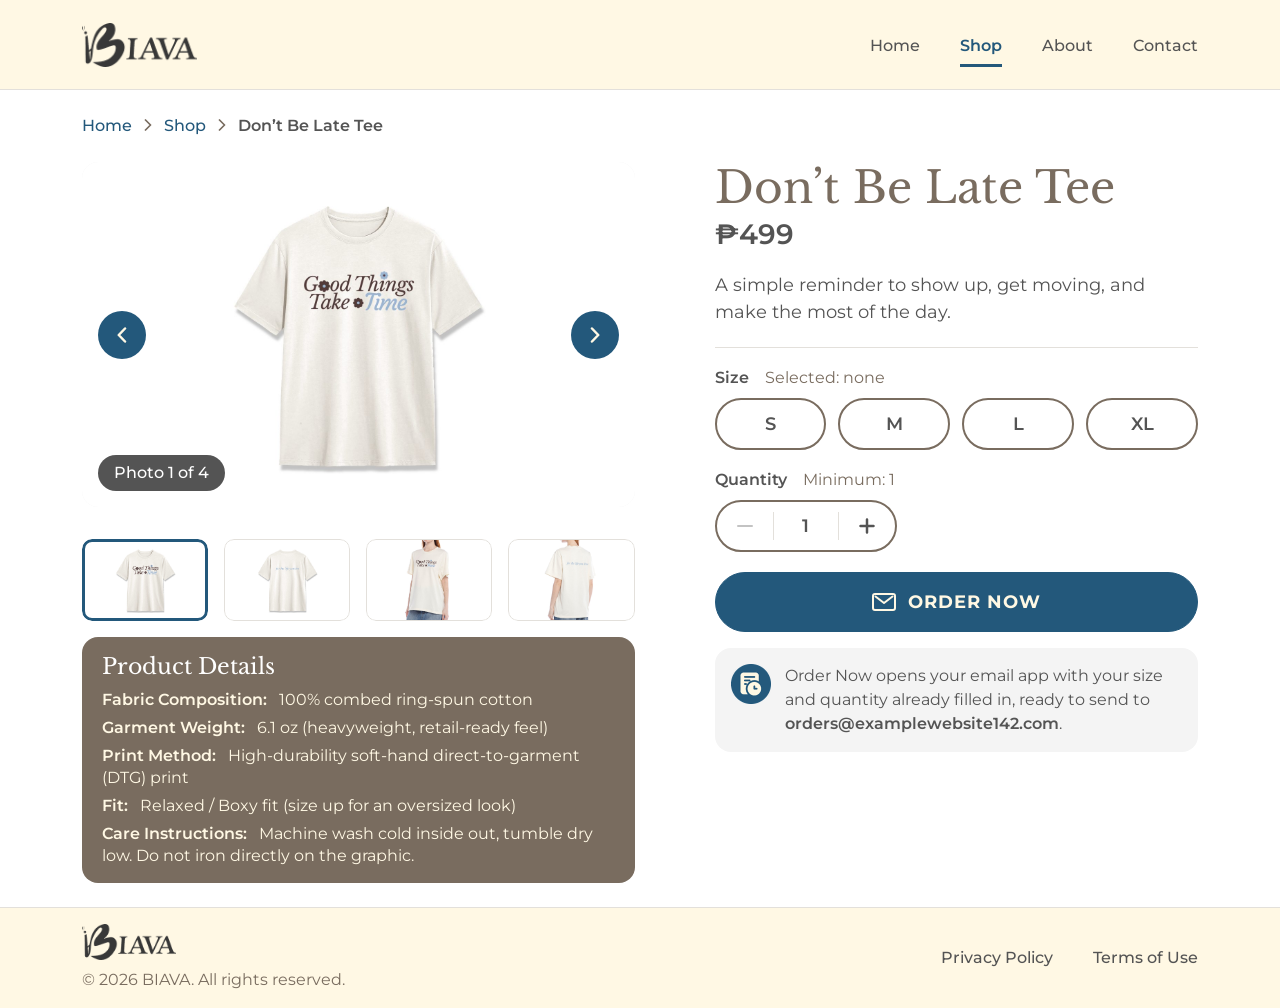
==== dont-be-late.html @ 648a4ae6 "Add files via upload" ====
<!DOCTYPE html>
<html lang="en">
<head>
  <meta charset="UTF-8">
  <meta name="viewport" content="width=device-width, initial-scale=1">
  <title>Don’t Be Late Tee | BIAVA</title>

  <link href="https://cdn.jsdelivr.net/npm/bootstrap@5.3.8/dist/css/bootstrap.min.css" rel="stylesheet" integrity="sha384-sRIl4kxILFvY47J16cr9ZwB07vP4J8+LH7qKQnuqkuIAvNWLzeN8tE5YBujZqJLB" crossorigin="anonymous">

  <link rel="preconnect" href="https://fonts.googleapis.com">
  <link rel="preconnect" href="https://fonts.gstatic.com" crossorigin>
  <link href="https://fonts.googleapis.com/css2?family=Libre+Baskerville&family=Montserrat:wght@400;500;600;700&display=swap" rel="stylesheet">

  <link href="css/style.css?v=5" rel="stylesheet">
</head>
<body>

  <a class="visually-hidden-focusable skip-link" href="#main">Skip to main content</a>

  <header>
    <nav class="navbar navbar-expand-lg biava-navbar" aria-label="Main menu">
      <div class="container">
        <a class="navbar-brand" href="index.html">
          <img src="images/biava-logo.png" alt="BIAVA home" width="115" height="44">
        </a>

        <button class="navbar-toggler" type="button" data-bs-toggle="collapse" data-bs-target="#mainNav" aria-controls="mainNav" aria-expanded="false" aria-label="Open menu">
          <span class="navbar-toggler-icon"></span>
        </button>

        <div class="collapse navbar-collapse" id="mainNav">
          <ul class="navbar-nav ms-auto">
            <li class="nav-item"><a class="nav-link" href="index.html">Home</a></li>
            <li class="nav-item"><a class="nav-link active" href="index.html#shop" aria-current="true">Shop</a></li>
            <li class="nav-item"><a class="nav-link" href="index.html#about">About</a></li>
            <li class="nav-item"><a class="nav-link" href="contact.html">Contact</a></li>
          </ul>
        </div>
      </div>
    </nav>
  </header>

  <main id="main">
    <div class="container py-3 py-lg-4">

      <nav aria-label="Breadcrumb" class="mb-3 mb-lg-4">
        <ol class="breadcrumb biava-breadcrumb">
          <li class="breadcrumb-item"><a href="index.html">Home</a></li>
          <li class="breadcrumb-item"><a href="index.html#shop">Shop</a></li>
          <li class="breadcrumb-item active" aria-current="page">Don’t Be Late Tee</li>
        </ol>
      </nav>

      <div class="product-layout">

        <div class="product-gallery">
          <div class="main-photo">
            <div class="ratio">
              <img id="main-photo" src="images/dont-be-late-1.jpg" alt="Cream Don’t Be Late Tee, front, with “Good Things Take Time” and a small flower printed on the chest">
            </div>
            <button type="button" class="photo-nav prev" id="photo-prev" aria-label="Previous photo"><svg width="10" height="16" viewBox="0 0 10 16" aria-hidden="true" focusable="false"><path d="M8 1.5L1.75 8 8 14.5" fill="none" stroke="#fff8e4" stroke-width="2.5" stroke-linecap="round" stroke-linejoin="round"/></svg></button>
            <button type="button" class="photo-nav next" id="photo-next" aria-label="Next photo"><svg width="10" height="16" viewBox="0 0 10 16" aria-hidden="true" focusable="false"><path d="M2 1.5L8.25 8 2 14.5" fill="none" stroke="#fff8e4" stroke-width="2.5" stroke-linecap="round" stroke-linejoin="round"/></svg></button>
            <p class="photo-counter" id="photo-counter" aria-live="polite">Photo 1 of 4</p>
          </div>

          <ul class="thumb-list list-unstyled row row-cols-4 mt-0 mb-0 pt-3">
            <li class="col">
              <button type="button" class="thumb" data-src="images/dont-be-late-1.jpg" data-alt="Cream Don’t Be Late Tee, front, with “Good Things Take Time” and a small flower printed on the chest" aria-label="Show photo 1 of 4: front" aria-current="true">
                <span class="ratio"><img src="images/dont-be-late-1.jpg" alt=""></span>
              </button>
            </li>
            <li class="col">
              <button type="button" class="thumb" data-src="images/dont-be-late-2.jpg" data-alt="Back of the cream tee, with “for the life you live” in small script across the upper back" aria-label="Show photo 2 of 4: back" aria-current="false">
                <span class="ratio"><img src="images/dont-be-late-2.jpg" alt=""></span>
              </button>
            </li>
            <li class="col">
              <button type="button" class="thumb" data-src="images/dont-be-late-3.jpg" data-alt="Model wearing the cream Don’t Be Late Tee, front view" aria-label="Show photo 3 of 4: worn, front" aria-current="false">
                <span class="ratio"><img src="images/dont-be-late-3.jpg" alt=""></span>
              </button>
            </li>
            <li class="col">
              <button type="button" class="thumb" data-src="images/dont-be-late-4.jpg" data-alt="Model wearing the cream Don’t Be Late Tee, back view" aria-label="Show photo 4 of 4: worn, back" aria-current="false">
                <span class="ratio"><img src="images/dont-be-late-4.jpg" alt=""></span>
              </button>
            </li>
          </ul>
        </div>

        <div class="product-info">
          <div>
            <h1 class="product-title">Don’t Be Late Tee</h1>
            <p class="product-price" id="product-price" data-price="499">&#8369;499</p>
          </div>

          <p class="product-description">A simple reminder to show up, get moving, and make the most of the day.</p>

          <hr>

          <fieldset class="size-picker">
            <legend class="option-label">Size <span class="option-hint" id="size-selected">Selected: none</span></legend>
            <div class="size-options">
              <button type="button" class="size-pill" data-size="S" aria-pressed="false">S</button>
              <button type="button" class="size-pill" data-size="M" aria-pressed="false">M</button>
              <button type="button" class="size-pill" data-size="L" aria-pressed="false">L</button>
              <button type="button" class="size-pill" data-size="XL" aria-pressed="false">XL</button>
            </div>
            <p class="form-error" id="size-error" role="alert" hidden>Please choose a size before ordering.</p>
          </fieldset>

          <div class="quantity-picker">
            <p class="option-label"><label for="quantity">Quantity</label> <span class="option-hint" id="quantity-hint">Minimum: 1</span></p>
            <div class="qty-stepper">
              <button type="button" class="qty-btn" id="qty-minus" aria-label="Decrease quantity"><svg width="16" height="2" viewBox="0 0 16 2" aria-hidden="true" focusable="false"><rect width="16" height="2" rx="1" fill="#545454"/></svg></button>
              <input type="number" class="qty-input" id="quantity" name="quantity" value="1" min="1" max="99" inputmode="numeric" aria-describedby="quantity-hint">
              <button type="button" class="qty-btn" id="qty-plus" aria-label="Increase quantity"><svg width="16" height="16" viewBox="0 0 16 16" aria-hidden="true" focusable="false"><path d="M8 1.5v13M1.5 8h13" stroke="#545454" stroke-width="2.5" stroke-linecap="round"/></svg></button>
            </div>
          </div>

          <div class="order">
            <button type="button" class="btn btn-biava btn-order w-100" id="order-now"><svg width="24" height="18" viewBox="0 0 24 18" aria-hidden="true" focusable="false"><rect x="1" y="1" width="22" height="16" rx="2" fill="none" stroke="#fff8e4" stroke-width="2"/><path d="M3.5 3.5L12 10l8.5-6.5" fill="none" stroke="#fff8e4" stroke-width="2" stroke-linecap="round" stroke-linejoin="round"/></svg> Order Now</button>
            <div class="order-note">
              <img src="images/order-icon.png" alt="" width="40" height="40">
              <p class="mb-0">Order Now opens your email app with your size and quantity already filled in, ready to send to <strong>orders@examplewebsite142.com</strong>.</p>
            </div>
          </div>
        </div>

        <section class="product-details" aria-labelledby="details-heading">
          <h2 id="details-heading">Product Details</h2>
          <ul class="list-unstyled mb-0">
            <li><strong>Fabric Composition:</strong> 100% combed ring-spun cotton</li>
            <li><strong>Garment Weight:</strong> 6.1 oz (heavyweight, retail-ready feel)</li>
            <li><strong>Print Method:</strong> High-durability soft-hand direct-to-garment (DTG) print</li>
            <li><strong>Fit:</strong> Relaxed / Boxy fit (size up for an oversized look)</li>
            <li><strong>Care Instructions:</strong> Machine wash cold inside out, tumble dry low. Do not iron directly on the graphic.</li>
          </ul>
        </section>

      </div>
    </div>
  </main>

  <footer class="biava-footer">
    <div class="container py-3">
      <div class="d-flex flex-column flex-md-row justify-content-between align-items-md-center gap-3">
        <div>
          <a class="footer-brand" href="index.html"><img class="footer-logo" src="images/biava-logo.png" alt="BIAVA home" width="94" height="36"></a>
          <p class="copyright mb-0 mt-2">&copy; 2026 BIAVA. All rights reserved.</p>
        </div>
        <nav aria-label="Footer links">
          <ul class="footer-links list-unstyled d-flex flex-wrap mb-0">
            <li><a href="privacy.html">Privacy Policy</a></li>
            <li><a href="terms.html">Terms of Use</a></li>
          </ul>
        </nav>
      </div>
    </div>
  </footer>

  <script src="https://cdn.jsdelivr.net/npm/bootstrap@5.3.8/dist/js/bootstrap.bundle.min.js" integrity="sha384-FKyoEForCGlyvwx9Hj09JcYn3nv7wiPVlz7YYwJrWVcXK/BmnVDxM+D2scQbITxI" crossorigin="anonymous"></script>
  <script src="js/keyboard.js?v=5"></script>
  <script src="js/product.js?v=5"></script>
</body>
</html>
---- css/style.css ----
:root {
  --biava-gray-orange:  #796c5f;
  --biava-dark-gray:    #545454;
  --biava-azure:        #23587b;
  --biava-light-orange: #fff8e4;
  --biava-line:         #e3e0db;
  --biava-light-gray:   #f4f4f4;

  --font-heading: "Libre Baskerville", Georgia, serif;
  --font-body:    "Montserrat", Arial, sans-serif;

  --bs-body-font-family: var(--font-body);
  --bs-body-color: var(--biava-dark-gray);
  --bs-link-color-rgb: 35, 88, 123;
  --bs-link-hover-color-rgb: 26, 66, 92;
  --bs-border-color: var(--biava-line);
}

h1, h2, h3, h4 {
  font-family: var(--font-heading);
  font-weight: 400;
  color: var(--biava-gray-orange);
}

:focus-visible {
  outline: 3px solid #000;
  outline-offset: 2px;
}

a,
button,
input,
select,
textarea {
  scroll-margin: 24px;
}

.biava-navbar .nav-link:focus-visible,
.biava-navbar .navbar-toggler:focus-visible,
.btn-biava:focus-visible {
  outline: 3px solid #000;
  outline-offset: 2px;
  box-shadow: none;
}

.skip-link {
  position: absolute;
  top: 0.5rem;
  left: 0.5rem;
  z-index: 1100;
  background: #fff;
  color: var(--biava-dark-gray);
  padding: 0.5rem 1rem;
}

.biava-navbar {
  --bs-navbar-nav-link-padding-x: 0;
  background-color: var(--biava-light-orange);
  border-bottom: 1px solid var(--biava-line);
  min-height: 90px;
}

.biava-navbar .navbar-brand {
  padding: 0;
}

.biava-navbar .navbar-brand img {
  height: 44px;
  width: auto;
}

.biava-navbar .nav-link {
  color: var(--biava-dark-gray);
  font-weight: 500;
  padding: 0.75rem 0 0.375rem;
  border-bottom: 3px solid transparent;
}

.biava-navbar .nav-link:hover {
  color: var(--biava-azure);
}

.biava-navbar .nav-link.active {
  color: var(--biava-azure);
  font-weight: 600;
  border-bottom-color: var(--biava-azure);
}

@media (min-width: 992px) {
  .biava-navbar .navbar-nav {
    gap: 2.5rem;
  }
}

.btn-biava {
  --bs-btn-color: var(--biava-light-orange);
  --bs-btn-bg: var(--biava-azure);
  --bs-btn-border-color: var(--biava-azure);
  --bs-btn-hover-color: var(--biava-light-orange);
  --bs-btn-hover-bg: #1a425c;
  --bs-btn-hover-border-color: #1a425c;
  --bs-btn-active-color: var(--biava-light-orange);
  --bs-btn-active-bg: #1a425c;
  --bs-btn-active-border-color: #1a425c;
  --bs-btn-font-weight: 700;
  border-radius: 999px;
  min-height: 44px;
  padding: 0.6rem 1.5rem;
  text-transform: uppercase;
  letter-spacing: 1px;
}

.biava-footer {
  background-color: var(--biava-light-orange);
  border-top: 1px solid var(--biava-line);
}

.biava-footer .footer-brand {
  display: inline-block;
}

.biava-footer .footer-logo {
  height: 36px;
  width: auto;
}

.biava-footer .copyright {
  color: var(--biava-gray-orange);
}

.biava-footer .footer-links {
  gap: 2.5rem;
}

.biava-footer .footer-links a {
  color: var(--biava-dark-gray);
  font-weight: 500;
  text-decoration: none;
}

.biava-footer .footer-links a:hover {
  text-decoration: underline;
}

.biava-breadcrumb {
  --bs-breadcrumb-divider: url("data:image/svg+xml,%3Csvg xmlns='http://www.w3.org/2000/svg' width='8' height='12' viewBox='0 0 8 12'%3E%3Cpath d='M1.5 1l5 5-5 5' fill='none' stroke='%23796c5f' stroke-width='1.75' stroke-linecap='round' stroke-linejoin='round'/%3E%3C/svg%3E");
  --bs-breadcrumb-item-padding-x: 0.75rem;
  --bs-breadcrumb-margin-bottom: 0;
  font-weight: 500;
}

.biava-breadcrumb .breadcrumb-item {
  display: flex;
  align-items: center;
}

.biava-breadcrumb a {
  text-decoration: none;
}

.biava-breadcrumb a:hover {
  text-decoration: underline;
}

.biava-breadcrumb .breadcrumb-item.active {
  color: var(--biava-dark-gray);
  font-weight: 600;
}

.product-layout {
  display: grid;
  gap: 1.5rem;
  grid-template-areas:
    "gallery"
    "info"
    "details";
}

@media (min-width: 992px) {
  .product-layout {
    grid-template-columns: 640fr 560fr;
    grid-template-areas:
      "gallery info"
      "details info";
    column-gap: 80px;
    row-gap: 16px;
    align-items: start;
  }
}

.product-gallery { grid-area: gallery; }
.product-info    { grid-area: info; }
.product-details { grid-area: details; }

.main-photo {
  position: relative;
  border-radius: 16px;
  overflow: hidden;
  background: var(--biava-light-gray);
}

.main-photo .ratio {
  --bs-aspect-ratio: 62.5%;
}

.main-photo img,
.thumb img {
  object-fit: cover;
}

.photo-nav {
  position: absolute;
  top: 50%;
  transform: translateY(-50%);
  z-index: 2;
  width: 48px;
  height: 48px;
  border: 0;
  border-radius: 50%;
  background: var(--biava-azure);
  display: grid;
  place-items: center;
}

.photo-nav:hover {
  background: #1a425c;
}

.photo-nav.prev { left: 16px; }
.photo-nav.next { right: 16px; }

.photo-counter {
  position: absolute;
  left: 16px;
  bottom: 16px;
  z-index: 2;
  margin: 0;
  padding: 8px 16px;
  border-radius: 18px;
  background: var(--biava-dark-gray);
  color: #fff;
  font-weight: 500;
  line-height: 1.25;
}

.thumb-list {
  --bs-gutter-x: 16px;
  --bs-gutter-y: 16px;
  margin-top: 0;
}

.thumb {
  position: relative;
  display: block;
  width: 100%;
  padding: 0;
  border: 0;
  border-radius: 10px;
  overflow: hidden;
  background: var(--biava-light-gray);
}

.thumb .ratio {
  display: block;
  --bs-aspect-ratio: 65%;
}

.thumb::after {
  content: "";
  position: absolute;
  inset: 0;
  border: 1px solid var(--biava-line);
  border-radius: inherit;
  pointer-events: none;
}

.thumb[aria-current="true"]::after {
  border: 3px solid var(--biava-azure);
}

.product-info {
  display: flex;
  flex-direction: column;
  gap: 20px;
}

.product-title {
  font-size: 2.75rem;
  line-height: 1.18;
  margin-bottom: 4px;
}

.product-price {
  font-size: 1.75rem;
  font-weight: 600;
  line-height: 1.2;
  margin: 0;
}

.product-description {
  font-size: 1.125rem;
  line-height: 1.55;
  margin: 0;
}

.product-info hr {
  margin: 0;
  border-color: var(--biava-line);
  opacity: 1;
}

.option-label {
  float: none;
  width: auto;
  margin: 0 0 10px;
  padding: 0;
  font-family: var(--font-body);
  font-size: 1rem;
  font-weight: 600;
  line-height: 1.25;
  color: var(--biava-dark-gray);
}

.option-hint {
  margin-left: 12px;
  font-weight: 400;
  color: var(--biava-gray-orange);
}

.size-picker {
  margin: 0;
  padding: 0;
  border: 0;
}

.size-options {
  display: flex;
  flex-wrap: wrap;
  gap: 12px;
}

.size-pill {
  flex: 1 1 0;
  min-width: 64px;
  max-width: 122px;
  height: 52px;
  display: inline-flex;
  align-items: center;
  justify-content: center;
  gap: 8px;
  border: 2px solid var(--biava-gray-orange);
  border-radius: 26px;
  background: #fff;
  color: var(--biava-dark-gray);
  font-size: 1.125rem;
  font-weight: 600;
  padding: 0;
  cursor: pointer;
}

.size-pill:hover {
  border-color: var(--biava-azure);
}

.size-pill[aria-pressed="true"] {
  background: var(--biava-azure);
  border-color: var(--biava-azure);
  color: var(--biava-light-orange);
}

.size-pill[aria-pressed="true"]::before {
  content: "";
  width: 16px;
  height: 12px;
  background: url("data:image/svg+xml,%3Csvg xmlns='http://www.w3.org/2000/svg' width='16' height='12' viewBox='0 0 16 12'%3E%3Cpath d='M1.5 6.5l4 4 9-9' fill='none' stroke='%23fff8e4' stroke-width='2.5' stroke-linecap='round' stroke-linejoin='round'/%3E%3C/svg%3E") no-repeat center / contain;
}

.form-error {
  margin: 10px 0 0;
  color: #b3261e;
  font-weight: 600;
}

.qty-stepper {
  display: inline-flex;
  height: 52px;
  border: 2px solid var(--biava-gray-orange);
  border-radius: 26px;
  background: #fff;
  overflow: hidden;
}

.qty-btn {
  width: 56px;
  border: 0;
  background: transparent;
  display: grid;
  place-items: center;
}

.qty-btn[aria-disabled="true"] {
  opacity: 0.35;
  cursor: not-allowed;
}

.qty-input {
  width: 66px;
  border: 0;
  text-align: center;
  font-size: 1.125rem;
  font-weight: 600;
  color: var(--biava-dark-gray);
  background:
    linear-gradient(var(--biava-line), var(--biava-line)) left center / 1px 28px no-repeat,
    linear-gradient(var(--biava-line), var(--biava-line)) right center / 1px 28px no-repeat;
  -moz-appearance: textfield;
  appearance: textfield;
}

.qty-input::-webkit-outer-spin-button,
.qty-input::-webkit-inner-spin-button {
  -webkit-appearance: none;
  margin: 0;
}

.qty-stepper :focus-visible {
  outline-offset: -4px;
  border-radius: 22px;
}

.btn-order {
  min-height: 60px;
  font-size: 1.125rem;
  display: inline-flex;
  align-items: center;
  justify-content: center;
  gap: 12px;
}

.order-note {
  display: flex;
  align-items: flex-start;
  gap: 14px;
  margin-top: 16px;
  padding: 16px;
  border-radius: 16px;
  background: var(--biava-light-gray);
  line-height: 1.5;
}

.order-note strong {
  font-weight: 600;
}

.product-details {
  padding: 16px 20px;
  border-radius: 16px;
  background: var(--biava-gray-orange);
  color: var(--biava-light-orange);
}

.product-details h2 {
  margin-bottom: 8px;
  font-size: 1.375rem;
  line-height: 1.27;
  color: #fff;
}

.product-details li {
  line-height: 1.375;
  margin-bottom: 6px;
}

.product-details li:last-child {
  margin-bottom: 0;
}

.product-details strong {
  font-weight: 600;
  margin-right: 0.5rem;
}

@media (max-width: 991.98px) {
  .product-title {
    font-size: 2.125rem;
  }
}
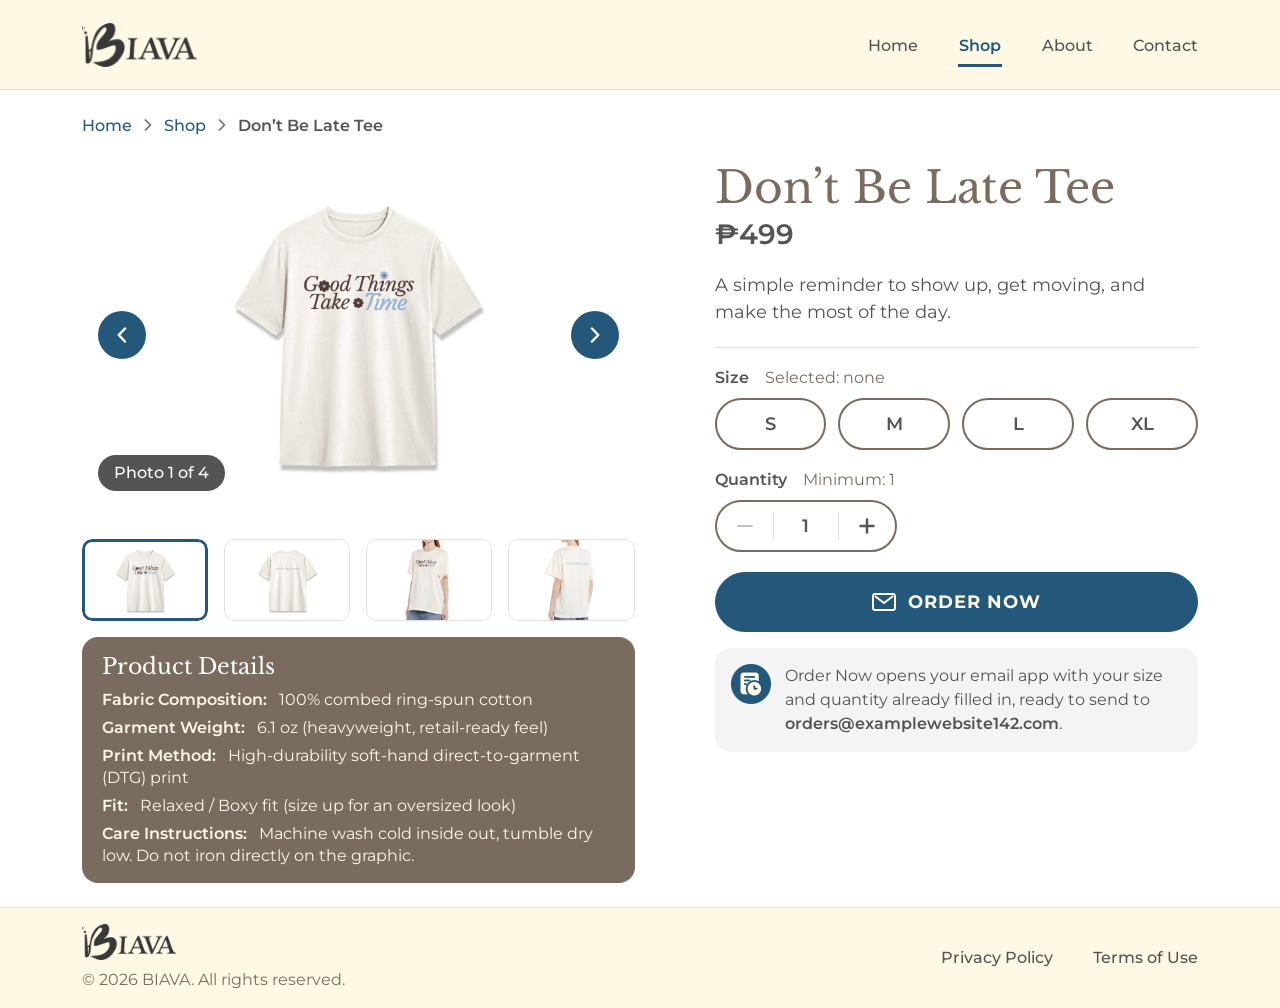
==== commit c3c9ecc8: "Add files via upload" ====
--- a/dont-be-late.html
+++ b/dont-be-late.html
@@ -11,7 +11,7 @@
   <link rel="preconnect" href="https://fonts.gstatic.com" crossorigin>
   <link href="https://fonts.googleapis.com/css2?family=Libre+Baskerville&family=Montserrat:wght@400;500;600;700&display=swap" rel="stylesheet">
 
-  <link href="css/style.css?v=5" rel="stylesheet">
+  <link href="css/style.css?v=6" rel="stylesheet">
 </head>
 <body>
 
@@ -121,7 +121,7 @@
             <button type="button" class="btn btn-biava btn-order w-100" id="order-now"><svg width="24" height="18" viewBox="0 0 24 18" aria-hidden="true" focusable="false"><rect x="1" y="1" width="22" height="16" rx="2" fill="none" stroke="#fff8e4" stroke-width="2"/><path d="M3.5 3.5L12 10l8.5-6.5" fill="none" stroke="#fff8e4" stroke-width="2" stroke-linecap="round" stroke-linejoin="round"/></svg> Order Now</button>
             <div class="order-note">
               <img src="images/order-icon.png" alt="" width="40" height="40">
-              <p class="mb-0">Order Now opens your email app with your size and quantity already filled in, ready to send to <strong>orders@examplewebsite142.com</strong>.</p>
+              <p class="mb-0">Order Now opens your email app with your size and quantity already filled in, ready to send to <strong>orders@<wbr>examplewebsite142.com</strong>.</p>
             </div>
           </div>
         </div>
@@ -159,7 +159,7 @@
   </footer>
 
   <script src="https://cdn.jsdelivr.net/npm/bootstrap@5.3.8/dist/js/bootstrap.bundle.min.js" integrity="sha384-FKyoEForCGlyvwx9Hj09JcYn3nv7wiPVlz7YYwJrWVcXK/BmnVDxM+D2scQbITxI" crossorigin="anonymous"></script>
-  <script src="js/keyboard.js?v=5"></script>
-  <script src="js/product.js?v=5"></script>
+  <script src="js/keyboard.js?v=6"></script>
+  <script src="js/product.js?v=6"></script>
 </body>
 </html>
--- a/css/style.css
+++ b/css/style.css
@@ -89,6 +89,11 @@
 @media (min-width: 992px) {
   .biava-navbar .navbar-nav {
     gap: 2.5rem;
+  }
+
+  .biava-navbar .nav-link {
+    min-width: 44px;
+    text-align: center;
   }
 }
 
@@ -117,6 +122,8 @@
 
 .biava-footer .footer-brand {
   display: inline-block;
+  padding: 4px 0;
+  margin: -4px 0;
 }
 
 .biava-footer .footer-logo {
@@ -133,6 +140,9 @@
 }
 
 .biava-footer .footer-links a {
+  display: inline-block;
+  padding: 14px 0;
+  margin: -14px 0;
   color: var(--biava-dark-gray);
   font-weight: 500;
   text-decoration: none;
@@ -155,6 +165,9 @@
 }
 
 .biava-breadcrumb a {
+  display: inline-block;
+  padding: 10px 4px;
+  margin: -10px -4px;
   text-decoration: none;
 }
 
@@ -169,6 +182,7 @@
 
 .product-layout {
   display: grid;
+  grid-template-columns: minmax(0, 1fr);
   gap: 1.5rem;
   grid-template-areas:
     "gallery"
@@ -485,3 +499,12 @@
     font-size: 2.125rem;
   }
 }
+
+.order-note strong {
+  overflow-wrap: anywhere;
+}
+
+.biava-navbar .navbar-toggler {
+  min-width: 44px;
+  min-height: 44px;
+}
